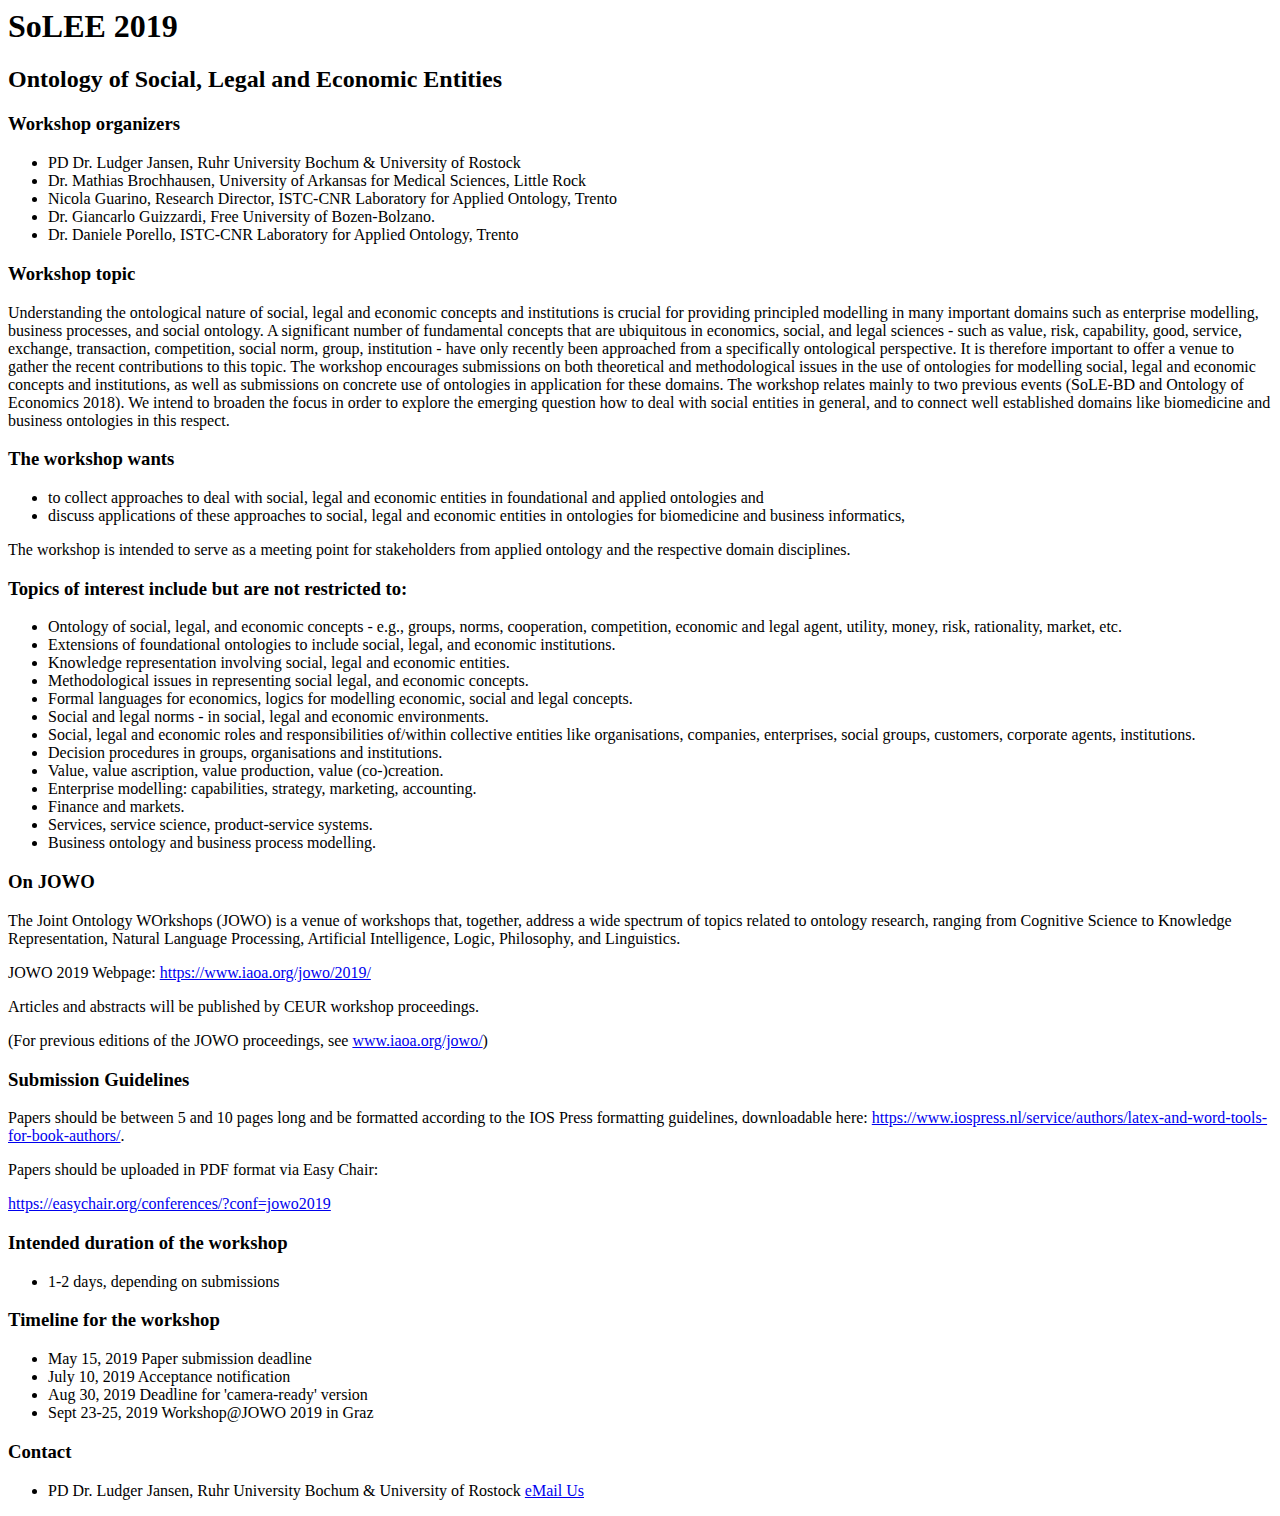
==== example/index.html @ 3422b096 "added example subpage" ====
<html>
  <head>
    <title>SoLEE 2019</title>
    <link rel="stylesheet" type="text/css" href="example/style.css">
  </head>
  <body>
    <header>
      <h1>SoLEE 2019</h1>
      <h2>Ontology of  Social, Legal and Economic Entities</h2>
    </header>
    <div class="content">

      <h3>Workshop organizers</h3>
      <ul>
        <li>PD Dr. Ludger Jansen, Ruhr University Bochum & University of Rostock</li>
        <li>Dr. Mathias Brochhausen, University of Arkansas for Medical Sciences, Little Rock</li>
        <li>Nicola Guarino, Research Director, ISTC-CNR Laboratory for Applied Ontology, Trento</li>
        <li>Dr. Giancarlo Guizzardi, Free University of Bozen-Bolzano.</li>
        <li>Dr. Daniele Porello, ISTC-CNR Laboratory for Applied Ontology, Trento</li>
      </ul>
      <h3>Workshop topic</h3>
      <p>Understanding the ontological nature of social, legal and economic concepts and institutions is crucial for providing principled modelling in many important domains such as enterprise modelling, business processes, and social ontology. A significant number of fundamental concepts that are ubiquitous in economics, social, and legal sciences - such as value, risk, capability, good, service, exchange, transaction, competition, social norm, group, institution - have only recently been approached from a specifically ontological perspective. It is therefore important to offer a venue to gather the recent contributions to this topic. The workshop encourages submissions on both theoretical and methodological issues in the use of ontologies for modelling social, legal and economic concepts and institutions, as well as submissions on concrete use of ontologies in application for these domains. The workshop relates mainly to two previous events (SoLE-BD and Ontology of Economics 2018). We intend to broaden the focus in order to explore the emerging question how to deal with social entities in general, and to connect well established domains like biomedicine and business ontologies in this respect.</p>
      <h3>The workshop wants</h3>
      <ul>
        <li>to collect approaches to deal with social, legal and economic entities in foundational and applied ontologies and</li>
        <li>discuss applications of these approaches to social, legal and economic entities in ontologies for biomedicine and business informatics,</li>
      </ul>
      <p>The workshop is intended to serve as a meeting point for stakeholders from applied ontology and the respective domain disciplines.</p>
      <h3>Topics of interest include but are not restricted to:</h3>
      <ul>
        <li>Ontology of social, legal, and economic concepts - e.g., groups, norms, cooperation, competition, economic and legal agent, utility, money, risk, rationality, market, etc.</li>
        <li>Extensions of foundational ontologies to include social, legal, and economic institutions.</li>
        <li>Knowledge representation involving social, legal and economic entities. </li>
        <li>Methodological issues in representing social legal, and economic concepts.</li>
        <li>Formal languages for economics, logics for modelling economic, social and legal concepts.</li>
        <li>Social and legal norms - in social, legal and economic environments.</li>
        <li>Social, legal and economic roles and responsibilities of/within collective entities like organisations, companies, enterprises, social groups, customers, corporate agents, institutions.</li>
        <li>Decision procedures in groups, organisations and institutions.</li>
        <li>Value, value ascription, value production, value (co-)creation.</li>
        <li>Enterprise modelling: capabilities, strategy, marketing, accounting.</li>
        <li>Finance and markets.</li>
        <li>Services, service science, product-service systems.</li>
        <li>Business ontology and business process modelling.</li>
      </ul>

      <h3>On JOWO</h3>
      <p>The Joint Ontology WOrkshops (JOWO) is a venue of workshops that, together, address a wide spectrum of topics related to ontology research, ranging from Cognitive Science to Knowledge Representation, Natural Language Processing, Artificial Intelligence, Logic, Philosophy, and Linguistics.</p>

      <p>JOWO 2019 Webpage: <a href="https://www.iaoa.org/jowo/2019/">https://www.iaoa.org/jowo/2019/</a></p>

      <p>Articles and abstracts will be published by CEUR workshop proceedings.</p>
      <p>(For previous editions of the JOWO proceedings, see <a href="www.iaoa.org/jowo/">www.iaoa.org/jowo/</a>)</p>
      <h3>Submission Guidelines</h3>
      <p>Papers should be between 5 and 10 pages long and be formatted according to the IOS Press formatting guidelines, downloadable here: <a href="https://www.iospress.nl/service/authors/latex-and-word-tools-for-book-authors/">https://www.iospress.nl/service/authors/latex-and-word-tools-for-book-authors/</a>.</p>

      <p>Papers should be uploaded in PDF format via Easy Chair:</p>
      <a href="https://easychair.org/conferences/?conf=jowo2019">https://easychair.org/conferences/?conf=jowo2019</a>

      <h3>Intended duration of the workshop</h3>
      <ul>
        <li>1-2 days, depending on submissions</li>
      </ul>
      <h3>Timeline for the workshop</h3>
      <ul>
        <li>May 15, 2019 		Paper submission deadline</li>
        <li>July 10, 2019		Acceptance notification</li>
        <li>Aug 30, 2019		Deadline for 'camera-ready' version</li>
        <li>Sept 23-25, 2019	Workshop@JOWO 2019 in Graz</li>
      </ul>
      <h3>Contact</h3>
      <ul>
        <li>PD Dr. Ludger Jansen, Ruhr University Bochum & University of Rostock <a href="mailto:ludger.jansen@rub.de">eMail Us</a></li>
      </ul>
    </div>
  </body>
</html>
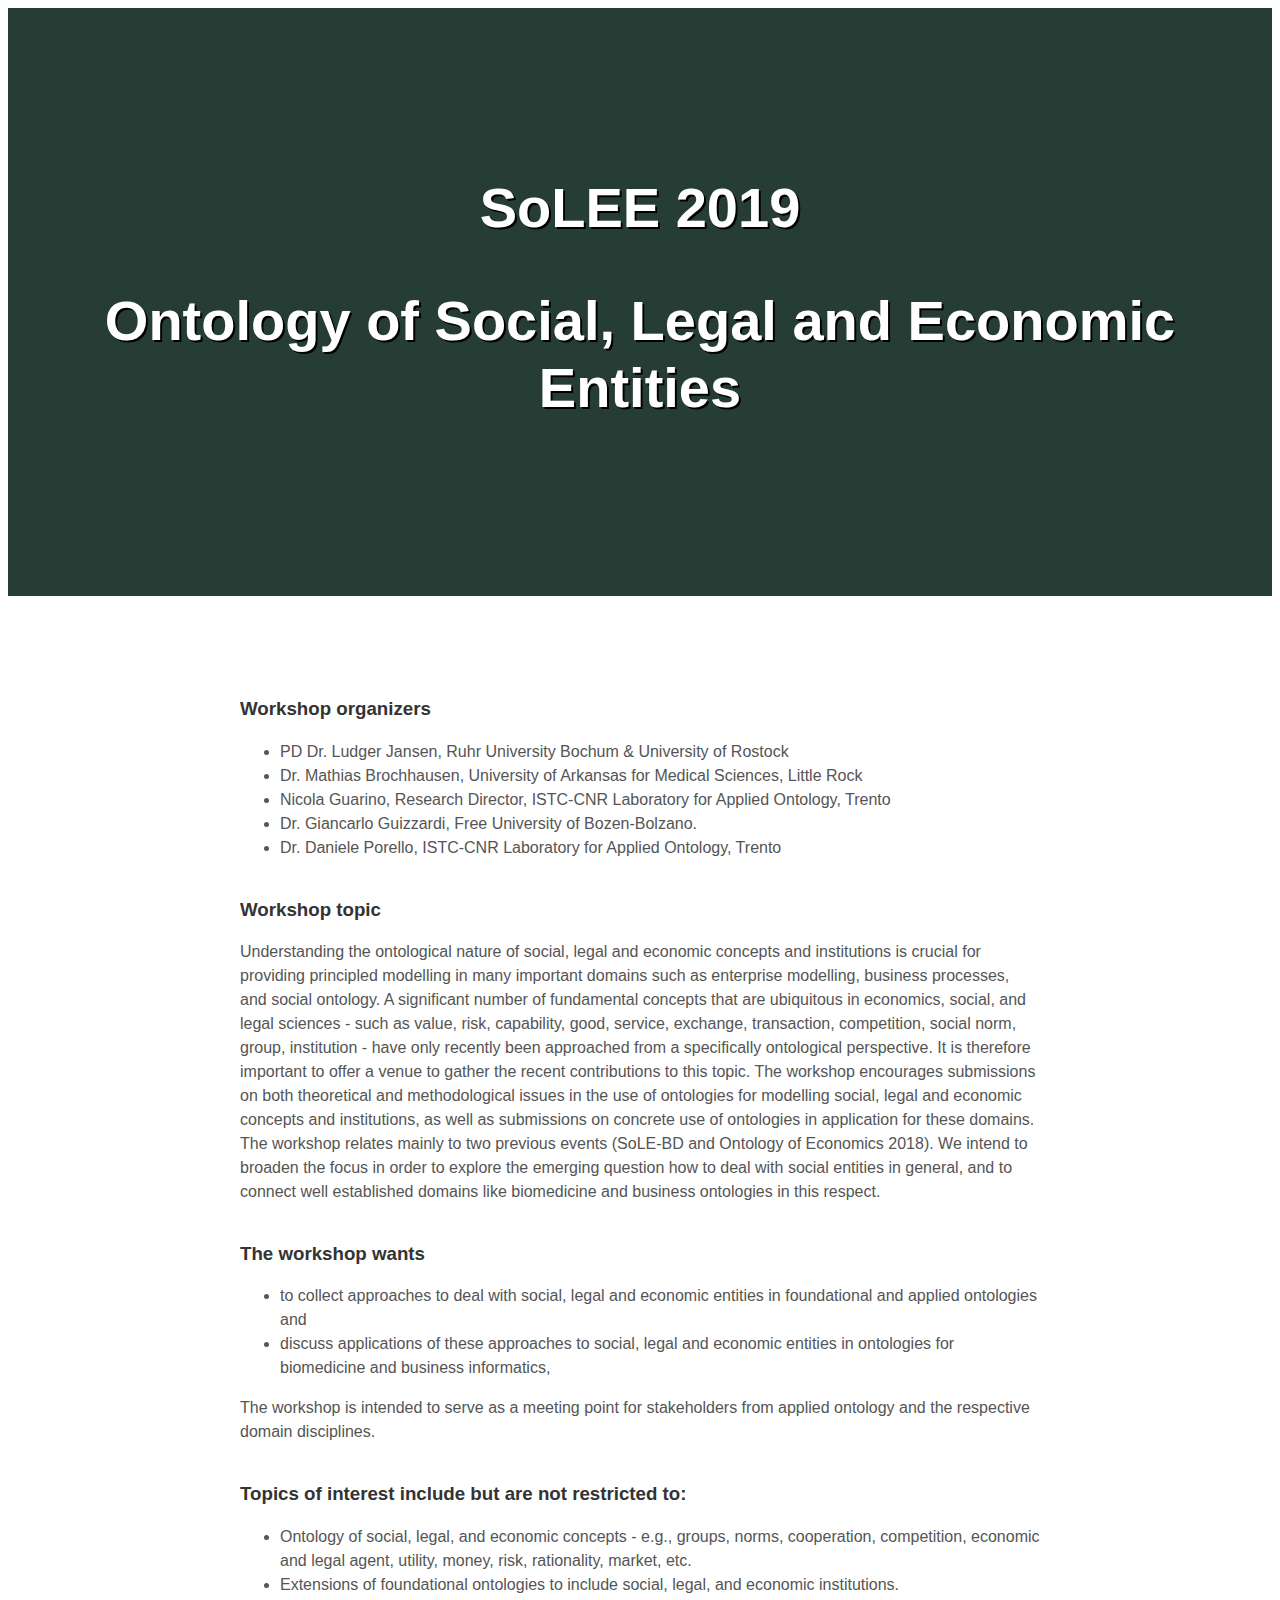
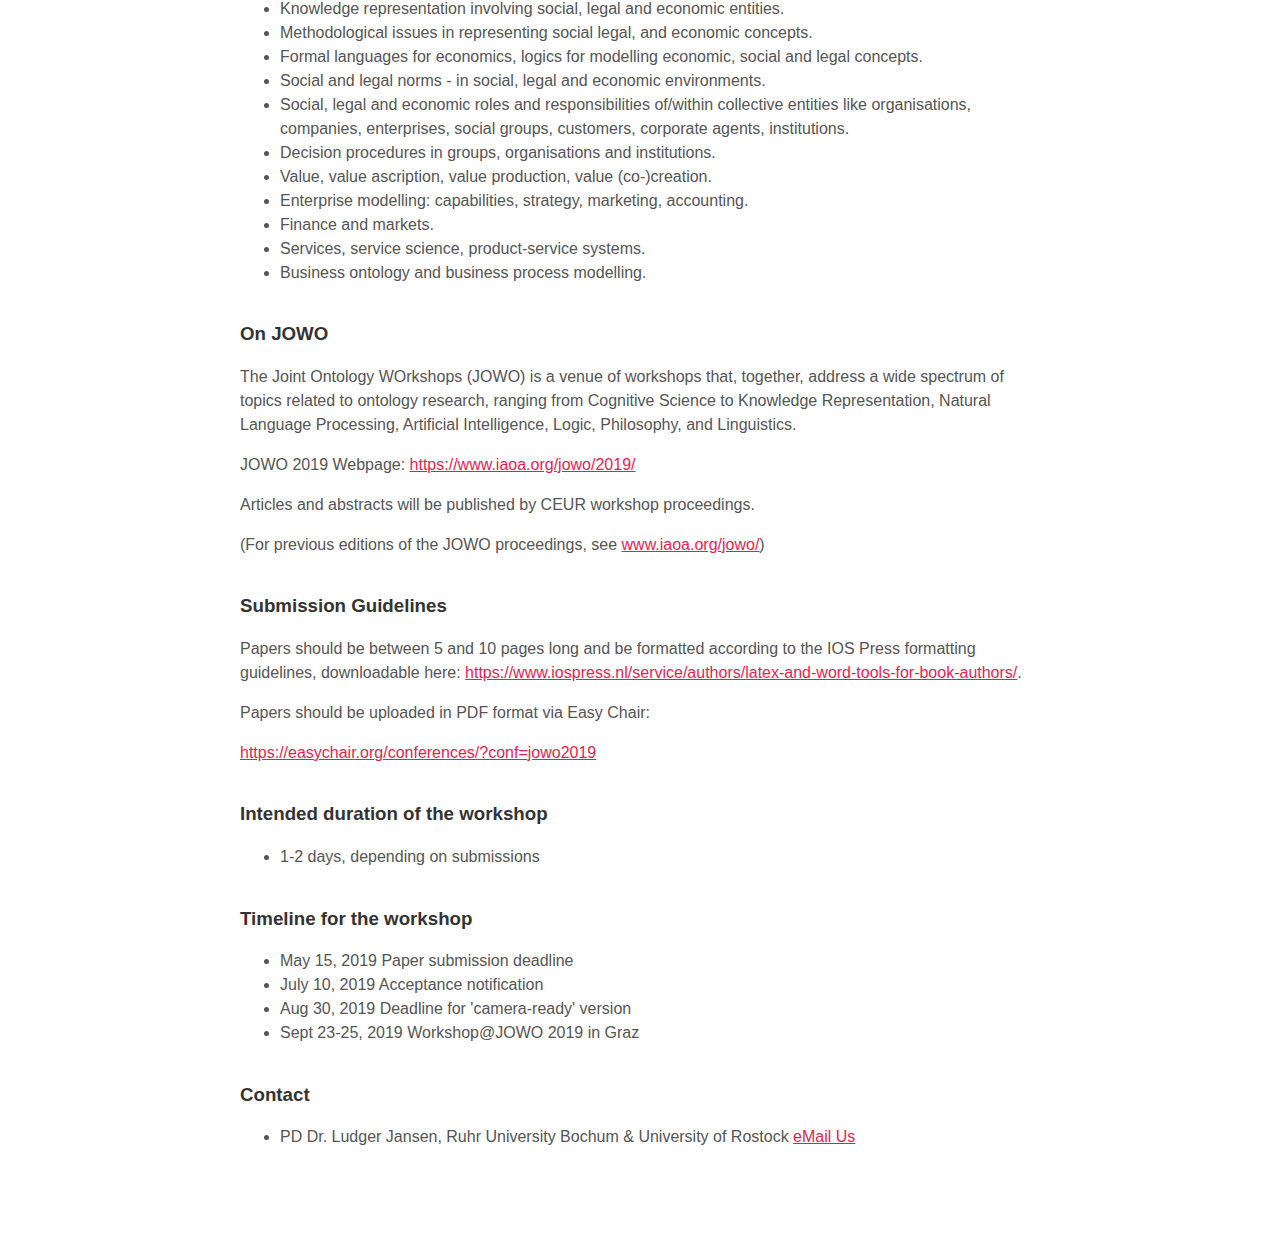
==== commit dac8e01b: "fixed link" ====
--- a/example/index.html
+++ b/example/index.html
@@ -1,7 +1,7 @@
 <html>
   <head>
     <title>SoLEE 2019</title>
-    <link rel="stylesheet" type="text/css" href="example/style.css">
+    <link rel="stylesheet" type="text/css" href="style.css">
   </head>
   <body>
     <header>
--- a/example/style.css
+++ b/example/style.css
@@ -0,0 +1,36 @@
+body {
+  color: #555;
+  font-family: "Helvetica", "Arial", sans-sans-serif;
+  line-height: 1.5em;
+}
+.content {
+  margin: 0 auto;
+  max-width: 50em;
+  padding: 4em 1em;
+}
+h1, h2, h3, strong {
+  color: #333;
+}
+h3 {
+  margin-top: 1em;
+  padding-top: 1em;
+}
+a {
+  color: #e81c4f;
+}
+header {
+  background-color: #263d36;
+  background-image: url("header.jpeg");
+  background-position: center top;
+  background-repeat: no-repeat;
+  background-size: cover;
+  line-height: 1.2;
+  padding: 10vw 2em;
+  text-align: center;
+}
+header h1, h2 {
+  color: white;
+  font-size: 3.5em;
+  font-weight: 600;
+  text-shadow: 2px 2px black;
+}
